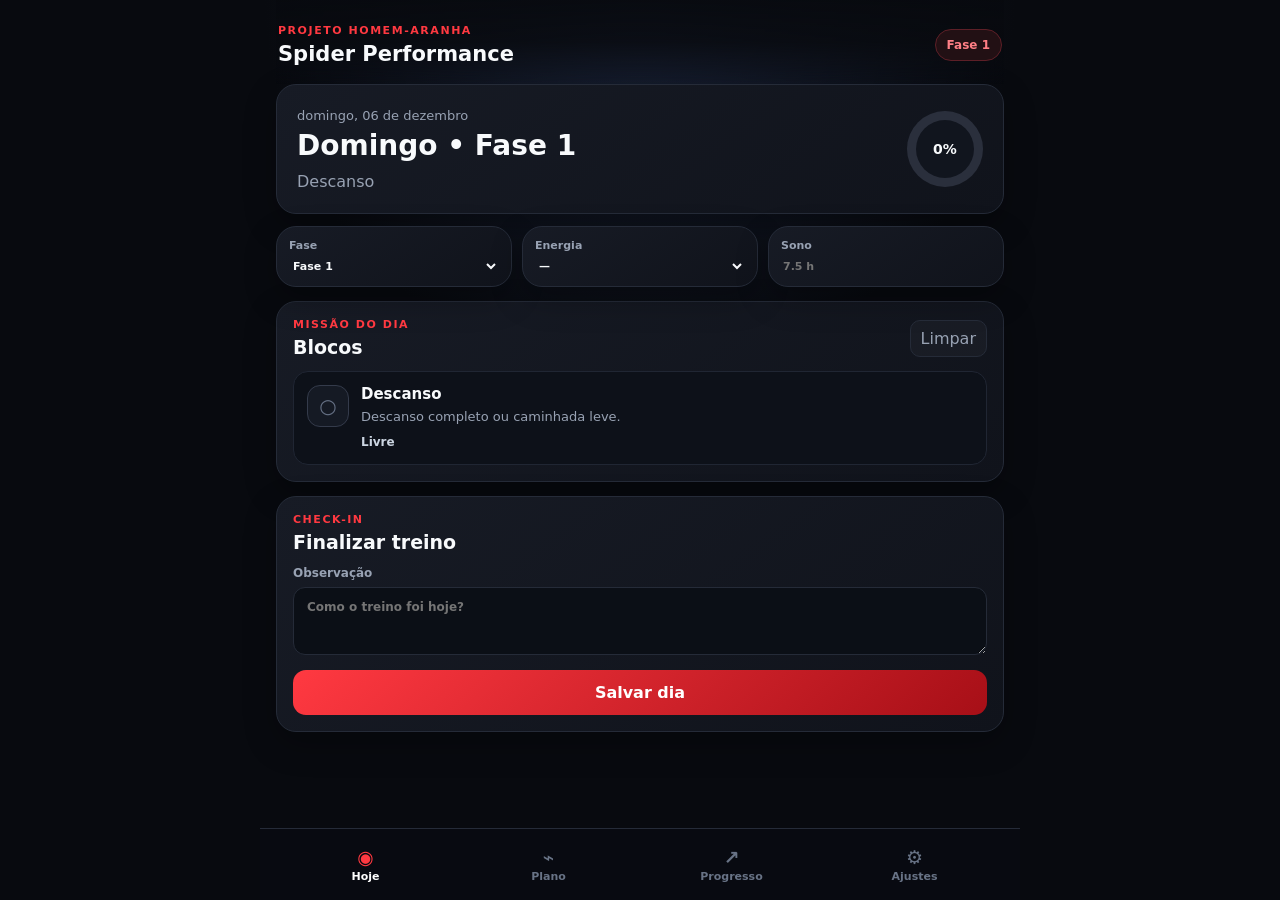
==== index.html @ 82032cb2 "agr vai" ====
<!doctype html>
<html lang="pt-BR">
<head>
  <meta charset="utf-8" />
  <meta name="viewport" content="width=device-width, initial-scale=1, viewport-fit=cover" />
  <meta name="theme-color" content="#0b0d12" />
  <title>Spider Performance</title>
  <link rel="manifest" href="manifest.json" />
  <link rel="stylesheet" href="styles.css" />
</head>
<body>
  <div class="app-shell">
    <header class="topbar">
      <div>
        <p class="eyebrow">PROJETO HOMEM-ARANHA</p>
        <h1>Spider Performance</h1>
      </div>
      <div class="level-pill" id="levelPill">Fase 1</div>
    </header>

    <main>
      <section class="view active" id="todayView">
        <div class="hero-card">
          <div>
            <span class="muted" id="dateLabel"></span>
            <h2 id="todayTitle">Treino de hoje</h2>
            <p id="todaySubtitle"></p>
          </div>
          <div class="score-ring" id="scoreRing"><span id="todayScore">0%</span></div>
        </div>

        <div class="quick-grid">
          <label class="mini-card">Fase
            <select id="phaseSelect"></select>
          </label>
          <label class="mini-card">Energia
            <select id="energySelect">
              <option value="">—</option><option>1</option><option>2</option><option>3</option><option>4</option><option>5</option>
            </select>
          </label>
          <label class="mini-card">Sono
            <input id="sleepInput" type="number" step="0.5" min="0" max="14" placeholder="7.5 h" />
          </label>
        </div>

        <section class="panel">
          <div class="panel-head">
            <div><p class="eyebrow">MISSÃO DO DIA</p><h3>Blocos</h3></div>
            <button class="ghost" id="resetToday">Limpar</button>
          </div>
          <div id="workoutList" class="workout-list"></div>
        </section>

        <section class="panel compact-panel">
          <div class="panel-head"><div><p class="eyebrow">CHECK-IN</p><h3>Finalizar treino</h3></div></div>
          <label class="field">Observação
            <textarea id="noteInput" rows="3" placeholder="Como o treino foi hoje?"></textarea>
          </label>
          <button class="primary full" id="saveDay">Salvar dia</button>
        </section>
      </section>

      <section class="view" id="planView">
        <div class="section-title"><p class="eyebrow">ROADMAP</p><h2>Plano por fases</h2></div>
        <div id="phaseCards" class="phase-list"></div>
      </section>

      <section class="view" id="progressView">
        <div class="section-title"><p class="eyebrow">EVOLUÇÃO</p><h2>Seu painel</h2></div>
        <div class="stats-grid">
          <div class="stat"><span>Treinos</span><strong id="statSessions">0</strong></div>
          <div class="stat"><span>Sequência</span><strong id="statStreak">0</strong></div>
          <div class="stat"><span>Conclusão</span><strong id="statCompletion">0%</strong></div>
          <div class="stat"><span>Fase</span><strong id="statPhase">1</strong></div>
        </div>

        <section class="panel">
          <div class="panel-head"><div><p class="eyebrow">MARCAS</p><h3>Performance</h3></div></div>
          <div class="metric-form">
            <label>Barra fixa máx.<input data-metric="pullups" type="number" min="0" /></label>
            <label>Barra + peso (kg)<input data-metric="weightedPullup" type="number" step="0.5" /></label>
            <label>Agachamento (kg)<input data-metric="squat" type="number" step="0.5" /></label>
            <label>Terra (kg)<input data-metric="deadlift" type="number" step="0.5" /></label>
            <label>Dead hang (s)<input data-metric="deadHang" type="number" min="0" /></label>
            <label>5 km<input data-metric="run5k" type="text" placeholder="24:30" /></label>
          </div>
          <button class="primary full" id="saveMetrics">Salvar marcas</button>
        </section>

        <section class="panel">
          <div class="panel-head"><div><p class="eyebrow">OBJETIVOS</p><h3>Spider checklist</h3></div></div>
          <div id="goalsList" class="goal-list"></div>
        </section>
      </section>

      <section class="view" id="settingsView">
        <div class="section-title"><p class="eyebrow">AJUSTES</p><h2>Configuração</h2></div>
        <section class="panel">
          <label class="field">Nome<input id="nameInput" type="text" placeholder="Atleta" /></label>
          <label class="field">Fase atual<select id="settingsPhase"></select></label>
          <label class="field">Dias obrigatórios por semana<select id="weeklyTarget"><option value="4">4</option><option value="5">5</option></select></label>
          <button class="primary full" id="saveSettings">Salvar ajustes</button>
        </section>
        <section class="panel danger-zone">
          <div><h3>Dados locais</h3><p>Seus registros ficam neste navegador.</p></div>
          <button class="danger" id="clearData">Apagar dados</button>
        </section>
      </section>
    </main>

    <nav class="bottom-nav">
      <button data-view="todayView" class="nav-btn active"><span>◉</span>Hoje</button>
      <button data-view="planView" class="nav-btn"><span>⌁</span>Plano</button>
      <button data-view="progressView" class="nav-btn"><span>↗</span>Progresso</button>
      <button data-view="settingsView" class="nav-btn"><span>⚙</span>Ajustes</button>
    </nav>
  </div>
  <script src="app.js"></script>
</body>
</html>
---- styles.css ----
:root{
  --bg:#080a0f;--surface:#10131b;--surface2:#171b25;--text:#f8fafc;--muted:#98a2b3;
  --red:#e31b23;--red2:#ff3941;--blue:#2386ff;--line:#252b38;--green:#29d17d;
}
*{box-sizing:border-box} body{margin:0;background:radial-gradient(circle at top,#182033 0,#080a0f 34%);color:var(--text);font-family:Inter,ui-sans-serif,system-ui,-apple-system,BlinkMacSystemFont,"Segoe UI",sans-serif}
button,input,select,textarea{font:inherit}.app-shell{max-width:760px;margin:auto;min-height:100vh;padding:0 16px 96px}.topbar{display:flex;justify-content:space-between;align-items:center;padding:24px 2px 18px;position:sticky;top:0;z-index:20;background:linear-gradient(#080a0ff2,#080a0fcc,#080a0f00);backdrop-filter:blur(10px)}
h1,h2,h3,p{margin:0}.topbar h1{font-size:21px}.eyebrow{font-size:11px;font-weight:800;letter-spacing:.14em;color:var(--red2);margin-bottom:5px}.muted{color:var(--muted);font-size:13px}.level-pill{padding:8px 11px;background:#221014;border:1px solid #5d1f27;border-radius:999px;color:#ff7f86;font-size:12px;font-weight:800}.view{display:none}.view.active{display:block}.hero-card,.panel,.mini-card,.stat,.phase-card{background:linear-gradient(145deg,var(--surface2),var(--surface));border:1px solid var(--line);box-shadow:0 12px 32px #0004;border-radius:20px}.hero-card{padding:20px;display:flex;justify-content:space-between;gap:18px;align-items:center}.hero-card h2{font-size:28px;margin-top:5px}.hero-card p{margin-top:8px;color:var(--muted);line-height:1.45}.score-ring{width:76px;height:76px;border-radius:50%;display:grid;place-items:center;background:conic-gradient(var(--red) 0%,#2a2f3c 0);position:relative;flex:0 0 auto}.score-ring:after{content:"";position:absolute;width:58px;height:58px;border-radius:50%;background:#11151e}.score-ring span{position:relative;z-index:1;font-size:14px;font-weight:900}.quick-grid{display:grid;grid-template-columns:repeat(3,1fr);gap:10px;margin:12px 0}.mini-card{padding:12px;color:var(--muted);font-size:11px;font-weight:800}.mini-card select,.mini-card input{width:100%;margin-top:7px;background:transparent;border:0;color:var(--text);font-weight:800;outline:none}.panel{padding:16px;margin:14px 0}.compact-panel{margin-bottom:24px}.panel-head{display:flex;justify-content:space-between;gap:12px;align-items:center;margin-bottom:13px}.panel h3{font-size:19px}.ghost{border:1px solid var(--line);background:#ffffff08;color:var(--muted);border-radius:10px;padding:8px 10px}.workout-list{display:flex;flex-direction:column;gap:10px}.workout-item{display:grid;grid-template-columns:42px 1fr;gap:12px;padding:13px;border-radius:15px;background:#0d1119;border:1px solid #202633}.check-btn{width:42px;height:42px;border-radius:13px;border:1px solid #343b4b;background:#151a24;color:#657084;font-size:20px;font-weight:900}.check-btn.done{background:var(--green);border-color:var(--green);color:#06140d}.workout-item.done .workout-copy{opacity:.55}.workout-copy h4{margin:0 0 5px;font-size:15px}.workout-copy p{margin:0;color:var(--muted);font-size:13px;line-height:1.4}.workout-meta{margin-top:8px!important;color:#cbd5e1!important;font-weight:700;font-size:12px!important}.field{display:block;color:var(--muted);font-size:12px;font-weight:800;margin:12px 0}.field input,.field select,.field textarea,.metric-form input{width:100%;margin-top:7px;padding:12px 13px;background:#0b0f16;border:1px solid var(--line);border-radius:12px;color:var(--text);outline:none}.primary,.danger{border:0;border-radius:13px;padding:13px 16px;color:white;font-weight:900}.primary{background:linear-gradient(135deg,var(--red2),#a70f17)}.full{width:100%}.section-title{padding:10px 2px 3px}.section-title h2{font-size:29px}.phase-list{display:flex;flex-direction:column;gap:12px;margin-top:12px}.phase-card{padding:16px}.phase-card.active-phase{border-color:#77323a;box-shadow:0 0 0 1px #e31b2344 inset}.phase-top{display:flex;justify-content:space-between;align-items:center}.phase-card h3{font-size:18px}.phase-card p{color:var(--muted);font-size:13px;line-height:1.45;margin-top:7px}.week-row{display:grid;grid-template-columns:repeat(8,1fr);gap:5px;margin-top:12px}.week-dot{height:28px;border-radius:8px;background:#151b25;display:grid;place-items:center;font-size:10px;color:#6f7a8e}.week-dot.current{background:#4d151a;color:#ff8b91;border:1px solid #81232c}.day-plan{margin-top:12px;border-top:1px solid var(--line);padding-top:10px}.day-plan summary{cursor:pointer;font-weight:800;font-size:13px;color:#dbe3ef}.day-plan ul{padding-left:20px;color:var(--muted);font-size:12px;line-height:1.55}.stats-grid{display:grid;grid-template-columns:1fr 1fr;gap:10px;margin-top:12px}.stat{padding:15px}.stat span{display:block;color:var(--muted);font-size:11px;font-weight:800;text-transform:uppercase;letter-spacing:.06em}.stat strong{font-size:27px;display:block;margin-top:4px}.metric-form{display:grid;grid-template-columns:1fr 1fr;gap:10px}.metric-form label{color:var(--muted);font-size:11px;font-weight:800}.goal-list{display:flex;flex-direction:column;gap:9px}.goal{display:flex;gap:10px;align-items:center;background:#0d1119;border:1px solid #202633;border-radius:13px;padding:12px}.goal button{width:30px;height:30px;border-radius:9px;border:1px solid #343b4b;background:#151a24;color:#637083}.goal button.done{background:var(--green);color:#03120b;border-color:var(--green)}.goal span{font-size:13px}.danger-zone{display:flex;align-items:center;justify-content:space-between;gap:12px}.danger-zone p{color:var(--muted);font-size:12px;margin-top:5px}.danger{background:#341317;color:#ff7d84}.bottom-nav{position:fixed;z-index:30;bottom:0;left:50%;transform:translateX(-50%);width:min(760px,100%);display:grid;grid-template-columns:repeat(4,1fr);padding:10px 14px calc(10px + env(safe-area-inset-bottom));background:#090c12e8;border-top:1px solid var(--line);backdrop-filter:blur(18px)}.nav-btn{border:0;background:transparent;color:#687386;padding:7px 4px;font-size:11px;font-weight:800}.nav-btn span{display:block;font-size:19px;margin-bottom:2px}.nav-btn.active{color:#fff}.nav-btn.active span{color:var(--red2)}
@media(max-width:460px){.app-shell{padding-left:12px;padding-right:12px}.topbar h1{font-size:18px}.hero-card h2{font-size:23px}.score-ring{width:68px;height:68px}.score-ring:after{width:52px;height:52px}.quick-grid{grid-template-columns:1.3fr .8fr .8fr}.mini-card{padding:10px}.metric-form{grid-template-columns:1fr}.week-row{gap:3px}.week-dot{height:25px}.panel{padding:14px}}
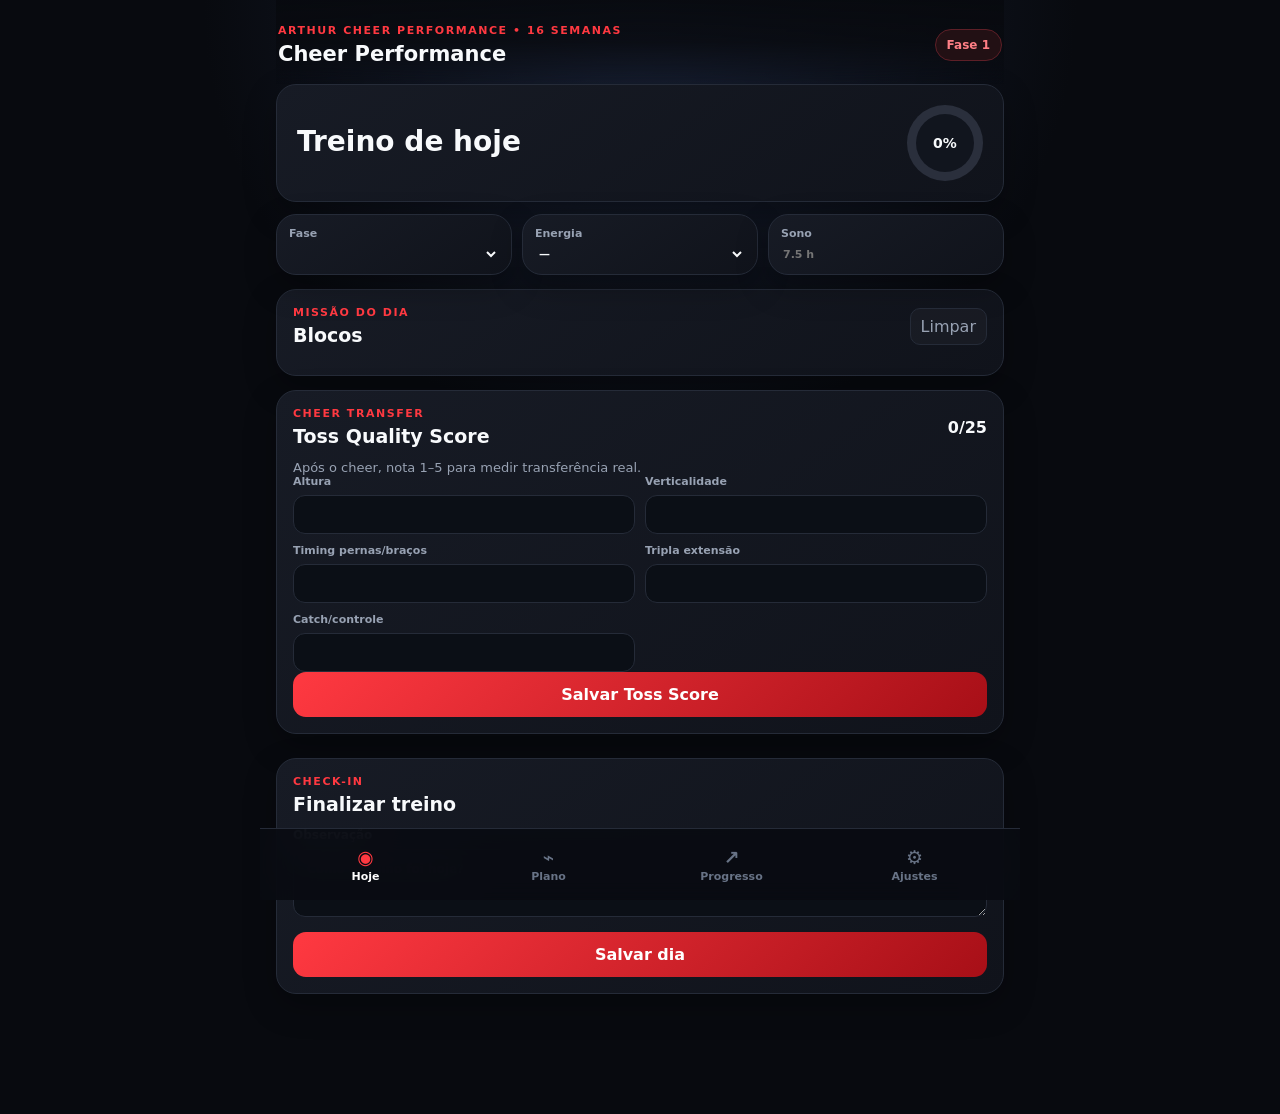
==== commit 53ff7e3c: "ascas" ====
--- a/index.html
+++ b/index.html
@@ -4,7 +4,7 @@
   <meta charset="utf-8" />
   <meta name="viewport" content="width=device-width, initial-scale=1, viewport-fit=cover" />
   <meta name="theme-color" content="#0b0d12" />
-  <title>Spider Performance</title>
+  <title>Arthur Cheer Performance</title>
   <link rel="manifest" href="manifest.json" />
   <link rel="stylesheet" href="styles.css" />
 </head>
@@ -12,8 +12,8 @@
   <div class="app-shell">
     <header class="topbar">
       <div>
-        <p class="eyebrow">PROJETO HOMEM-ARANHA</p>
-        <h1>Spider Performance</h1>
+        <p class="eyebrow">ARTHUR CHEER PERFORMANCE • 16 SEMANAS</p>
+        <h1>Cheer Performance</h1>
       </div>
       <div class="level-pill" id="levelPill">Fase 1</div>
     </header>
@@ -51,6 +51,8 @@
           <div id="workoutList" class="workout-list"></div>
         </section>
 
+        <section class="panel compact-panel"><div class="panel-head"><div><p class="eyebrow">CHEER TRANSFER</p><h3>Toss Quality Score</h3></div><strong id="tossTotal">0/25</strong></div><p class="muted">Após o cheer, nota 1–5 para medir transferência real.</p><div class="metric-form"><label>Altura<input id="toss_height" type="number" min="1" max="5"></label><label>Verticalidade<input id="toss_vertical" type="number" min="1" max="5"></label><label>Timing pernas/braços<input id="toss_timing" type="number" min="1" max="5"></label><label>Tripla extensão<input id="toss_extension" type="number" min="1" max="5"></label><label>Catch/controle<input id="toss_control" type="number" min="1" max="5"></label></div><button class="primary full" id="saveToss">Salvar Toss Score</button></section>
+
         <section class="panel compact-panel">
           <div class="panel-head"><div><p class="eyebrow">CHECK-IN</p><h3>Finalizar treino</h3></div></div>
           <label class="field">Observação
@@ -71,18 +73,13 @@
           <div class="stat"><span>Treinos</span><strong id="statSessions">0</strong></div>
           <div class="stat"><span>Sequência</span><strong id="statStreak">0</strong></div>
           <div class="stat"><span>Conclusão</span><strong id="statCompletion">0%</strong></div>
-          <div class="stat"><span>Fase</span><strong id="statPhase">1</strong></div>
+          <div class="stat"><span>Semana</span><strong id="statPhase">1</strong></div>
         </div>
 
         <section class="panel">
           <div class="panel-head"><div><p class="eyebrow">MARCAS</p><h3>Performance</h3></div></div>
           <div class="metric-form">
-            <label>Barra fixa máx.<input data-metric="pullups" type="number" min="0" /></label>
-            <label>Barra + peso (kg)<input data-metric="weightedPullup" type="number" step="0.5" /></label>
-            <label>Agachamento (kg)<input data-metric="squat" type="number" step="0.5" /></label>
-            <label>Terra (kg)<input data-metric="deadlift" type="number" step="0.5" /></label>
-            <label>Dead hang (s)<input data-metric="deadHang" type="number" min="0" /></label>
-            <label>5 km<input data-metric="run5k" type="text" placeholder="24:30" /></label>
+            <label>Back squat e1RM (kg)<input data-metric="squat" type="number" step="0.5" /></label><label>Push press e1RM (kg)<input data-metric="pushPress" type="number" step="0.5" /></label><label>Weighted pull-up +kg<input data-metric="weightedPullup" type="number" step="0.5" /></label><label>Hang power clean (kg)<input data-metric="powerClean" type="number" step="0.5" /></label><label>CMJ (cm)<input data-metric="cmj" type="number" step="0.1" /></label><label>Broad jump (cm)<input data-metric="broadJump" type="number" step="1" /></label>
           </div>
           <button class="primary full" id="saveMetrics">Salvar marcas</button>
         </section>
@@ -97,8 +94,8 @@
         <div class="section-title"><p class="eyebrow">AJUSTES</p><h2>Configuração</h2></div>
         <section class="panel">
           <label class="field">Nome<input id="nameInput" type="text" placeholder="Atleta" /></label>
-          <label class="field">Fase atual<select id="settingsPhase"></select></label>
-          <label class="field">Dias obrigatórios por semana<select id="weeklyTarget"><option value="4">4</option><option value="5">5</option></select></label>
+          <label class="field">Semana atual (1–16)<input id="weekInput" type="number" min="1" max="16" value="1"></label><label class="field">Fase atual<select id="settingsPhase" disabled></select></label>
+          <label class="field">Dias obrigatórios por semana<select id="weeklyTarget"><option value="6">3 academia + 3 cheer</option><option value="5">5 sessões</option><option value="4">4 sessões</option></select></label>
           <button class="primary full" id="saveSettings">Salvar ajustes</button>
         </section>
         <section class="panel danger-zone">
--- a/styles.css
+++ b/styles.css
@@ -6,3 +6,17 @@
 button,input,select,textarea{font:inherit}.app-shell{max-width:760px;margin:auto;min-height:100vh;padding:0 16px 96px}.topbar{display:flex;justify-content:space-between;align-items:center;padding:24px 2px 18px;position:sticky;top:0;z-index:20;background:linear-gradient(#080a0ff2,#080a0fcc,#080a0f00);backdrop-filter:blur(10px)}
 h1,h2,h3,p{margin:0}.topbar h1{font-size:21px}.eyebrow{font-size:11px;font-weight:800;letter-spacing:.14em;color:var(--red2);margin-bottom:5px}.muted{color:var(--muted);font-size:13px}.level-pill{padding:8px 11px;background:#221014;border:1px solid #5d1f27;border-radius:999px;color:#ff7f86;font-size:12px;font-weight:800}.view{display:none}.view.active{display:block}.hero-card,.panel,.mini-card,.stat,.phase-card{background:linear-gradient(145deg,var(--surface2),var(--surface));border:1px solid var(--line);box-shadow:0 12px 32px #0004;border-radius:20px}.hero-card{padding:20px;display:flex;justify-content:space-between;gap:18px;align-items:center}.hero-card h2{font-size:28px;margin-top:5px}.hero-card p{margin-top:8px;color:var(--muted);line-height:1.45}.score-ring{width:76px;height:76px;border-radius:50%;display:grid;place-items:center;background:conic-gradient(var(--red) 0%,#2a2f3c 0);position:relative;flex:0 0 auto}.score-ring:after{content:"";position:absolute;width:58px;height:58px;border-radius:50%;background:#11151e}.score-ring span{position:relative;z-index:1;font-size:14px;font-weight:900}.quick-grid{display:grid;grid-template-columns:repeat(3,1fr);gap:10px;margin:12px 0}.mini-card{padding:12px;color:var(--muted);font-size:11px;font-weight:800}.mini-card select,.mini-card input{width:100%;margin-top:7px;background:transparent;border:0;color:var(--text);font-weight:800;outline:none}.panel{padding:16px;margin:14px 0}.compact-panel{margin-bottom:24px}.panel-head{display:flex;justify-content:space-between;gap:12px;align-items:center;margin-bottom:13px}.panel h3{font-size:19px}.ghost{border:1px solid var(--line);background:#ffffff08;color:var(--muted);border-radius:10px;padding:8px 10px}.workout-list{display:flex;flex-direction:column;gap:10px}.workout-item{display:grid;grid-template-columns:42px 1fr;gap:12px;padding:13px;border-radius:15px;background:#0d1119;border:1px solid #202633}.check-btn{width:42px;height:42px;border-radius:13px;border:1px solid #343b4b;background:#151a24;color:#657084;font-size:20px;font-weight:900}.check-btn.done{background:var(--green);border-color:var(--green);color:#06140d}.workout-item.done .workout-copy{opacity:.55}.workout-copy h4{margin:0 0 5px;font-size:15px}.workout-copy p{margin:0;color:var(--muted);font-size:13px;line-height:1.4}.workout-meta{margin-top:8px!important;color:#cbd5e1!important;font-weight:700;font-size:12px!important}.field{display:block;color:var(--muted);font-size:12px;font-weight:800;margin:12px 0}.field input,.field select,.field textarea,.metric-form input{width:100%;margin-top:7px;padding:12px 13px;background:#0b0f16;border:1px solid var(--line);border-radius:12px;color:var(--text);outline:none}.primary,.danger{border:0;border-radius:13px;padding:13px 16px;color:white;font-weight:900}.primary{background:linear-gradient(135deg,var(--red2),#a70f17)}.full{width:100%}.section-title{padding:10px 2px 3px}.section-title h2{font-size:29px}.phase-list{display:flex;flex-direction:column;gap:12px;margin-top:12px}.phase-card{padding:16px}.phase-card.active-phase{border-color:#77323a;box-shadow:0 0 0 1px #e31b2344 inset}.phase-top{display:flex;justify-content:space-between;align-items:center}.phase-card h3{font-size:18px}.phase-card p{color:var(--muted);font-size:13px;line-height:1.45;margin-top:7px}.week-row{display:grid;grid-template-columns:repeat(8,1fr);gap:5px;margin-top:12px}.week-dot{height:28px;border-radius:8px;background:#151b25;display:grid;place-items:center;font-size:10px;color:#6f7a8e}.week-dot.current{background:#4d151a;color:#ff8b91;border:1px solid #81232c}.day-plan{margin-top:12px;border-top:1px solid var(--line);padding-top:10px}.day-plan summary{cursor:pointer;font-weight:800;font-size:13px;color:#dbe3ef}.day-plan ul{padding-left:20px;color:var(--muted);font-size:12px;line-height:1.55}.stats-grid{display:grid;grid-template-columns:1fr 1fr;gap:10px;margin-top:12px}.stat{padding:15px}.stat span{display:block;color:var(--muted);font-size:11px;font-weight:800;text-transform:uppercase;letter-spacing:.06em}.stat strong{font-size:27px;display:block;margin-top:4px}.metric-form{display:grid;grid-template-columns:1fr 1fr;gap:10px}.metric-form label{color:var(--muted);font-size:11px;font-weight:800}.goal-list{display:flex;flex-direction:column;gap:9px}.goal{display:flex;gap:10px;align-items:center;background:#0d1119;border:1px solid #202633;border-radius:13px;padding:12px}.goal button{width:30px;height:30px;border-radius:9px;border:1px solid #343b4b;background:#151a24;color:#637083}.goal button.done{background:var(--green);color:#03120b;border-color:var(--green)}.goal span{font-size:13px}.danger-zone{display:flex;align-items:center;justify-content:space-between;gap:12px}.danger-zone p{color:var(--muted);font-size:12px;margin-top:5px}.danger{background:#341317;color:#ff7d84}.bottom-nav{position:fixed;z-index:30;bottom:0;left:50%;transform:translateX(-50%);width:min(760px,100%);display:grid;grid-template-columns:repeat(4,1fr);padding:10px 14px calc(10px + env(safe-area-inset-bottom));background:#090c12e8;border-top:1px solid var(--line);backdrop-filter:blur(18px)}.nav-btn{border:0;background:transparent;color:#687386;padding:7px 4px;font-size:11px;font-weight:800}.nav-btn span{display:block;font-size:19px;margin-bottom:2px}.nav-btn.active{color:#fff}.nav-btn.active span{color:var(--red2)}
 @media(max-width:460px){.app-shell{padding-left:12px;padding-right:12px}.topbar h1{font-size:18px}.hero-card h2{font-size:23px}.score-ring{width:68px;height:68px}.score-ring:after{width:52px;height:52px}.quick-grid{grid-template-columns:1.3fr .8fr .8fr}.mini-card{padding:10px}.metric-form{grid-template-columns:1fr}.week-row{gap:3px}.week-dot{height:25px}.panel{padding:14px}}
+
+.hidden{display:none!important}
+.recommendation{border-color:#3b4559;background:linear-gradient(145deg,#171e2c,#10131b)}
+.action-grid{display:grid;grid-template-columns:1fr 1fr;gap:8px}
+.action-grid button:first-child{grid-column:1/-1}
+.session-picker{display:grid;grid-template-columns:1fr 1fr;gap:8px;margin-top:12px}
+.session-choice{border:1px solid var(--line);background:#0d1119;color:#fff;border-radius:12px;padding:12px;text-align:left;font-weight:800}
+.session-choice small{display:block;color:var(--muted);font-weight:600;margin-top:4px}
+.queue-box{margin-top:12px;padding:12px;border-radius:12px;background:#0b0f16;border:1px solid var(--line)}
+.queue-box span{display:block;color:var(--muted);font-size:11px;font-weight:800;text-transform:uppercase}
+.queue-box strong{display:block;margin-top:5px;font-size:13px;line-height:1.5}
+.tech-cue{padding:12px;margin-bottom:10px;border-left:3px solid var(--red2);background:#171018;border-radius:10px}
+.tech-cue b{display:block;font-size:13px}.tech-cue span{color:var(--muted);font-size:12px}
+@media(max-width:460px){.action-grid,.session-picker{grid-template-columns:1fr}.action-grid button:first-child{grid-column:auto}}
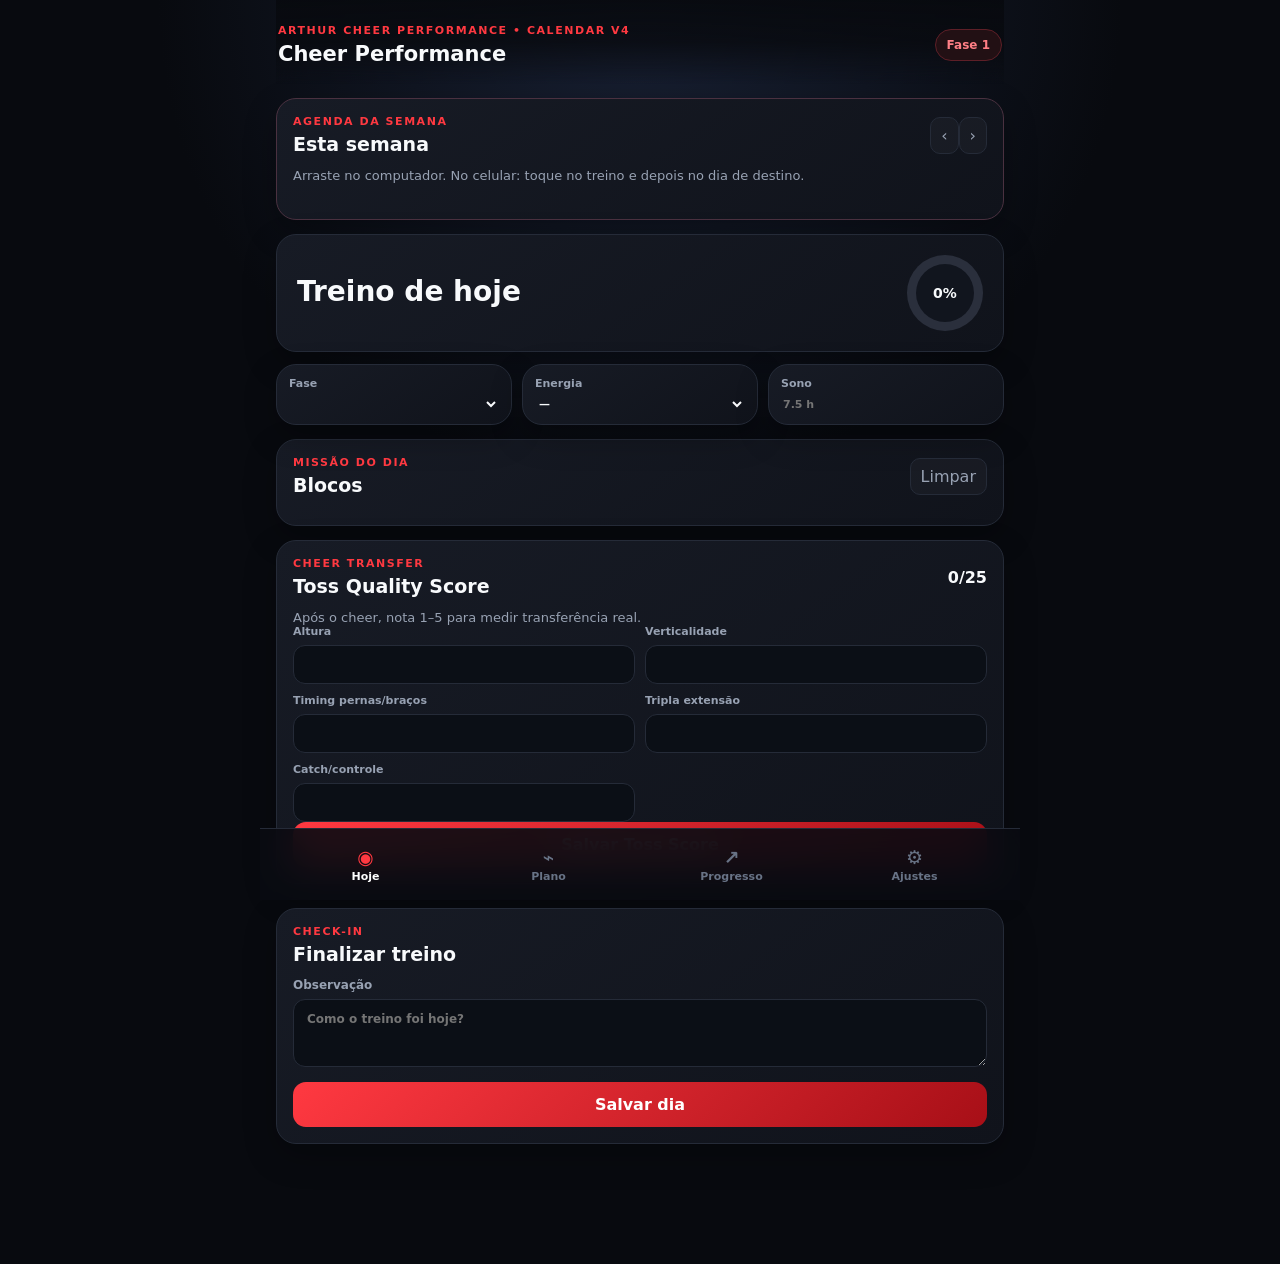
==== commit 2c56beec: "kkk" ====
--- a/index.html
+++ b/index.html
@@ -12,13 +12,17 @@
   <div class="app-shell">
     <header class="topbar">
       <div>
-        <p class="eyebrow">ARTHUR CHEER PERFORMANCE • 16 SEMANAS</p>
+        <p class="eyebrow">ARTHUR CHEER PERFORMANCE • CALENDAR V4</p>
         <h1>Cheer Performance</h1>
       </div>
       <div class="level-pill" id="levelPill">Fase 1</div>
     </header>
 
-    <main>
+    <main><section class="panel week-agenda-panel">
+    <div class="panel-head"><div><p class="eyebrow">AGENDA DA SEMANA</p><h3 id="agendaRange">Esta semana</h3></div>
+    <div><button class="ghost" id="prevWeek">‹</button><button class="ghost" id="nextWeek">›</button></div></div>
+    <p class="muted">Arraste no computador. No celular: toque no treino e depois no dia de destino.</p>
+    <div class="week-strip" id="weekStrip"></div></section>
       <section class="view active" id="todayView">
         <div class="hero-card">
           <div>
--- a/styles.css
+++ b/styles.css
@@ -20,3 +20,24 @@
 .tech-cue{padding:12px;margin-bottom:10px;border-left:3px solid var(--red2);background:#171018;border-radius:10px}
 .tech-cue b{display:block;font-size:13px}.tech-cue span{color:var(--muted);font-size:12px}
 @media(max-width:460px){.action-grid,.session-picker{grid-template-columns:1fr}.action-grid button:first-child{grid-column:auto}}
+
+.week-strip{display:grid;grid-template-columns:repeat(7,minmax(115px,1fr));gap:8px;overflow-x:auto;padding:6px 0 10px}
+.agenda-day{min-height:135px;background:#0b1018;border:1px solid var(--line);border-radius:14px;padding:10px}
+.agenda-day.today{border-color:#ff3344}.agenda-day.drop{outline:2px dashed #fff8}
+.agenda-head{font-weight:900;font-size:11px;color:var(--muted);text-transform:uppercase;margin-bottom:8px}
+.agenda-head b{display:block;color:#fff;font-size:20px;margin-top:2px}
+.agenda-card{padding:9px;border-radius:10px;margin:6px 0;font-size:10px;font-weight:900;cursor:grab;border:1px solid #ffffff22}
+.agenda-card small{display:block;opacity:.7;margin-top:3px}.force{background:#3b2229}.toss{background:#34243f}.speed{background:#193743}.armor{background:#30333d}.cheer{background:#15372b}.recovery{background:#252b36}
+.empty-slot{border:1px dashed #303848;border-radius:9px;padding:8px;color:#596274;font-size:9px;text-align:center}
+.tech-cue{padding:12px;border-left:3px solid #ff3344;background:#171018;border-radius:10px;margin-bottom:10px}
+@media(max-width:700px){.week-strip{grid-template-columns:repeat(7,115px)}}
+
+.week-agenda-panel{border-color:#4a3140!important}
+.week-strip{display:grid!important;grid-template-columns:repeat(7,minmax(112px,1fr));gap:8px;overflow-x:auto;padding:8px 0 12px}
+.agenda-day{min-height:140px;background:#090e16;border:1px solid #293142;border-radius:14px;padding:10px}
+.agenda-day.today{border:1px solid #ff394a}.agenda-day.drop{outline:2px dashed #fff}
+.agenda-head{font-size:10px;font-weight:900;color:#8f9ab0}.agenda-head b{display:block;color:#fff;font-size:20px;margin:3px 0 8px}
+.agenda-card{padding:9px;border-radius:10px;margin-top:6px;font-size:10px;font-weight:900;cursor:grab;border:1px solid #ffffff22}
+.agenda-card small{display:block;opacity:.65;margin-top:3px}.agenda-card.force{background:#40232b}.agenda-card.toss{background:#392547}.agenda-card.speed{background:#193946}.agenda-card.armor{background:#30343e}.agenda-card.cheer{background:#153a2c}.agenda-card.recovery{background:#252c38}
+.empty-slot{border:1px dashed #31394a;color:#596477;text-align:center;padding:8px;border-radius:9px;font-size:9px}
+@media(max-width:700px){.week-strip{grid-template-columns:repeat(7,112px)!important}}
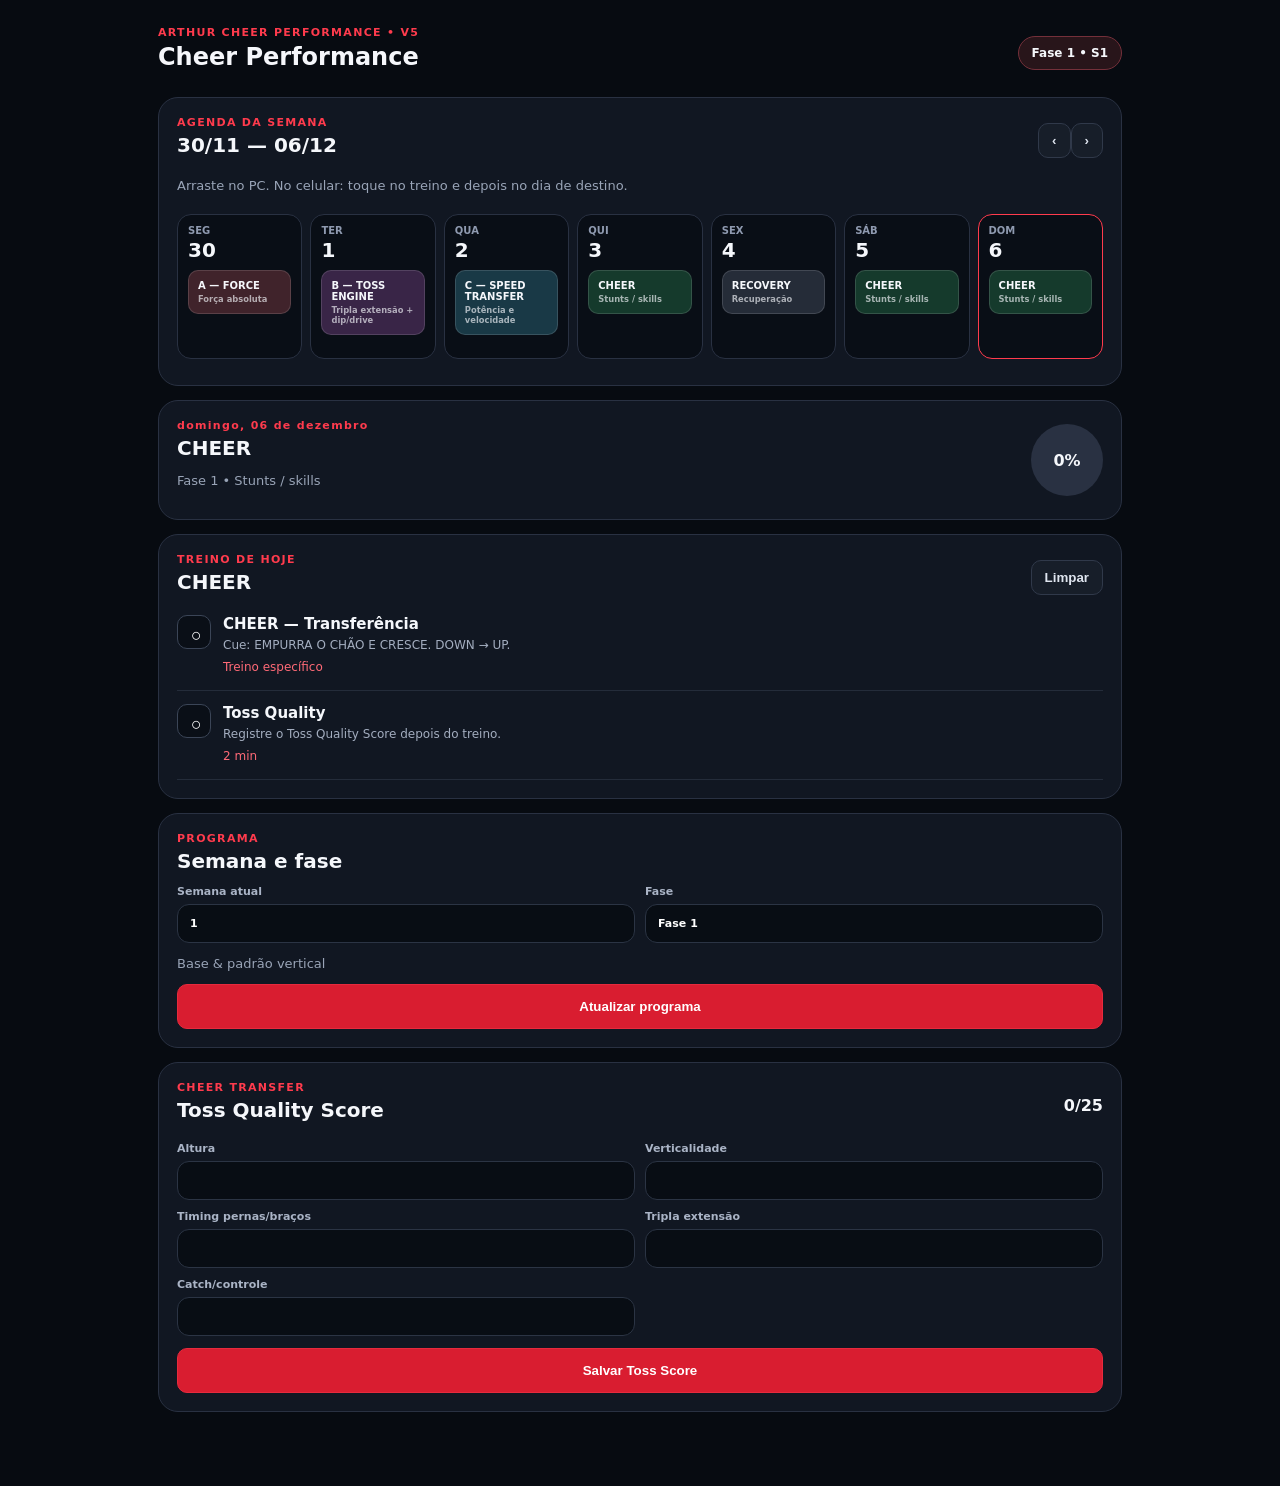
==== commit 2539bf39: "41234321" ====
--- a/index.html
+++ b/index.html
@@ -1,121 +1,8 @@
-<!doctype html>
-<html lang="pt-BR">
-<head>
-  <meta charset="utf-8" />
-  <meta name="viewport" content="width=device-width, initial-scale=1, viewport-fit=cover" />
-  <meta name="theme-color" content="#0b0d12" />
-  <title>Arthur Cheer Performance</title>
-  <link rel="manifest" href="manifest.json" />
-  <link rel="stylesheet" href="styles.css" />
-</head>
-<body>
-  <div class="app-shell">
-    <header class="topbar">
-      <div>
-        <p class="eyebrow">ARTHUR CHEER PERFORMANCE • CALENDAR V4</p>
-        <h1>Cheer Performance</h1>
-      </div>
-      <div class="level-pill" id="levelPill">Fase 1</div>
-    </header>
-
-    <main><section class="panel week-agenda-panel">
-    <div class="panel-head"><div><p class="eyebrow">AGENDA DA SEMANA</p><h3 id="agendaRange">Esta semana</h3></div>
-    <div><button class="ghost" id="prevWeek">‹</button><button class="ghost" id="nextWeek">›</button></div></div>
-    <p class="muted">Arraste no computador. No celular: toque no treino e depois no dia de destino.</p>
-    <div class="week-strip" id="weekStrip"></div></section>
-      <section class="view active" id="todayView">
-        <div class="hero-card">
-          <div>
-            <span class="muted" id="dateLabel"></span>
-            <h2 id="todayTitle">Treino de hoje</h2>
-            <p id="todaySubtitle"></p>
-          </div>
-          <div class="score-ring" id="scoreRing"><span id="todayScore">0%</span></div>
-        </div>
-
-        <div class="quick-grid">
-          <label class="mini-card">Fase
-            <select id="phaseSelect"></select>
-          </label>
-          <label class="mini-card">Energia
-            <select id="energySelect">
-              <option value="">—</option><option>1</option><option>2</option><option>3</option><option>4</option><option>5</option>
-            </select>
-          </label>
-          <label class="mini-card">Sono
-            <input id="sleepInput" type="number" step="0.5" min="0" max="14" placeholder="7.5 h" />
-          </label>
-        </div>
-
-        <section class="panel">
-          <div class="panel-head">
-            <div><p class="eyebrow">MISSÃO DO DIA</p><h3>Blocos</h3></div>
-            <button class="ghost" id="resetToday">Limpar</button>
-          </div>
-          <div id="workoutList" class="workout-list"></div>
-        </section>
-
-        <section class="panel compact-panel"><div class="panel-head"><div><p class="eyebrow">CHEER TRANSFER</p><h3>Toss Quality Score</h3></div><strong id="tossTotal">0/25</strong></div><p class="muted">Após o cheer, nota 1–5 para medir transferência real.</p><div class="metric-form"><label>Altura<input id="toss_height" type="number" min="1" max="5"></label><label>Verticalidade<input id="toss_vertical" type="number" min="1" max="5"></label><label>Timing pernas/braços<input id="toss_timing" type="number" min="1" max="5"></label><label>Tripla extensão<input id="toss_extension" type="number" min="1" max="5"></label><label>Catch/controle<input id="toss_control" type="number" min="1" max="5"></label></div><button class="primary full" id="saveToss">Salvar Toss Score</button></section>
-
-        <section class="panel compact-panel">
-          <div class="panel-head"><div><p class="eyebrow">CHECK-IN</p><h3>Finalizar treino</h3></div></div>
-          <label class="field">Observação
-            <textarea id="noteInput" rows="3" placeholder="Como o treino foi hoje?"></textarea>
-          </label>
-          <button class="primary full" id="saveDay">Salvar dia</button>
-        </section>
-      </section>
-
-      <section class="view" id="planView">
-        <div class="section-title"><p class="eyebrow">ROADMAP</p><h2>Plano por fases</h2></div>
-        <div id="phaseCards" class="phase-list"></div>
-      </section>
-
-      <section class="view" id="progressView">
-        <div class="section-title"><p class="eyebrow">EVOLUÇÃO</p><h2>Seu painel</h2></div>
-        <div class="stats-grid">
-          <div class="stat"><span>Treinos</span><strong id="statSessions">0</strong></div>
-          <div class="stat"><span>Sequência</span><strong id="statStreak">0</strong></div>
-          <div class="stat"><span>Conclusão</span><strong id="statCompletion">0%</strong></div>
-          <div class="stat"><span>Semana</span><strong id="statPhase">1</strong></div>
-        </div>
-
-        <section class="panel">
-          <div class="panel-head"><div><p class="eyebrow">MARCAS</p><h3>Performance</h3></div></div>
-          <div class="metric-form">
-            <label>Back squat e1RM (kg)<input data-metric="squat" type="number" step="0.5" /></label><label>Push press e1RM (kg)<input data-metric="pushPress" type="number" step="0.5" /></label><label>Weighted pull-up +kg<input data-metric="weightedPullup" type="number" step="0.5" /></label><label>Hang power clean (kg)<input data-metric="powerClean" type="number" step="0.5" /></label><label>CMJ (cm)<input data-metric="cmj" type="number" step="0.1" /></label><label>Broad jump (cm)<input data-metric="broadJump" type="number" step="1" /></label>
-          </div>
-          <button class="primary full" id="saveMetrics">Salvar marcas</button>
-        </section>
-
-        <section class="panel">
-          <div class="panel-head"><div><p class="eyebrow">OBJETIVOS</p><h3>Spider checklist</h3></div></div>
-          <div id="goalsList" class="goal-list"></div>
-        </section>
-      </section>
-
-      <section class="view" id="settingsView">
-        <div class="section-title"><p class="eyebrow">AJUSTES</p><h2>Configuração</h2></div>
-        <section class="panel">
-          <label class="field">Nome<input id="nameInput" type="text" placeholder="Atleta" /></label>
-          <label class="field">Semana atual (1–16)<input id="weekInput" type="number" min="1" max="16" value="1"></label><label class="field">Fase atual<select id="settingsPhase" disabled></select></label>
-          <label class="field">Dias obrigatórios por semana<select id="weeklyTarget"><option value="6">3 academia + 3 cheer</option><option value="5">5 sessões</option><option value="4">4 sessões</option></select></label>
-          <button class="primary full" id="saveSettings">Salvar ajustes</button>
-        </section>
-        <section class="panel danger-zone">
-          <div><h3>Dados locais</h3><p>Seus registros ficam neste navegador.</p></div>
-          <button class="danger" id="clearData">Apagar dados</button>
-        </section>
-      </section>
-    </main>
-
-    <nav class="bottom-nav">
-      <button data-view="todayView" class="nav-btn active"><span>◉</span>Hoje</button>
-      <button data-view="planView" class="nav-btn"><span>⌁</span>Plano</button>
-      <button data-view="progressView" class="nav-btn"><span>↗</span>Progresso</button>
-      <button data-view="settingsView" class="nav-btn"><span>⚙</span>Ajustes</button>
-    </nav>
-  </div>
-  <script src="app.js"></script>
-</body>
-</html>
+<!doctype html><html lang="pt-BR"><head><meta charset="utf-8"><meta name="viewport" content="width=device-width,initial-scale=1"><title>Arthur Cheer Performance V5</title><link rel="stylesheet" href="styles.css"></head><body>
+<div class="app"><header><div><p class="eyebrow">ARTHUR CHEER PERFORMANCE • V5</p><h1>Cheer Performance</h1></div><span id="phaseBadge" class="badge"></span></header>
+<section class="panel"><div class="head"><div><p class="eyebrow">AGENDA DA SEMANA</p><h2 id="range"></h2></div><div><button id="prev">‹</button><button id="next">›</button></div></div><p class="muted">Arraste no PC. No celular: toque no treino e depois no dia de destino.</p><div id="calendar" class="calendar"></div></section>
+<section class="panel hero"><div><p id="date" class="eyebrow"></p><h2 id="todayTitle"></h2><p id="todayMeta" class="muted"></p></div><div id="ring" class="ring"><b id="pct">0%</b></div></section>
+<section class="panel"><div class="head"><div><p class="eyebrow">TREINO DE HOJE</p><h2 id="sessionTitle"></h2></div><button id="clear">Limpar</button></div><div id="cue"></div><div id="workout"></div></section>
+<section class="panel"><p class="eyebrow">PROGRAMA</p><h2>Semana e fase</h2><div class="grid"><label>Semana atual<input id="weekInput" type="number" min="1" max="16"></label><label>Fase<input id="phaseInput" disabled></label></div><p id="focus" class="muted"></p><button id="saveWeek" class="primary">Atualizar programa</button></section>
+<section class="panel"><div class="head"><div><p class="eyebrow">CHEER TRANSFER</p><h2>Toss Quality Score</h2></div><b id="score">0/25</b></div><div class="grid scores"><label>Altura<input id="height" type="number" min="1" max="5"></label><label>Verticalidade<input id="vertical" type="number" min="1" max="5"></label><label>Timing pernas/braços<input id="timing" type="number" min="1" max="5"></label><label>Tripla extensão<input id="extension" type="number" min="1" max="5"></label><label>Catch/controle<input id="control" type="number" min="1" max="5"></label></div><button id="saveScore" class="primary">Salvar Toss Score</button></section>
+</div><script src="app.js"></script></body></html>
--- a/styles.css
+++ b/styles.css
@@ -1,43 +1 @@
-:root{
-  --bg:#080a0f;--surface:#10131b;--surface2:#171b25;--text:#f8fafc;--muted:#98a2b3;
-  --red:#e31b23;--red2:#ff3941;--blue:#2386ff;--line:#252b38;--green:#29d17d;
-}
-*{box-sizing:border-box} body{margin:0;background:radial-gradient(circle at top,#182033 0,#080a0f 34%);color:var(--text);font-family:Inter,ui-sans-serif,system-ui,-apple-system,BlinkMacSystemFont,"Segoe UI",sans-serif}
-button,input,select,textarea{font:inherit}.app-shell{max-width:760px;margin:auto;min-height:100vh;padding:0 16px 96px}.topbar{display:flex;justify-content:space-between;align-items:center;padding:24px 2px 18px;position:sticky;top:0;z-index:20;background:linear-gradient(#080a0ff2,#080a0fcc,#080a0f00);backdrop-filter:blur(10px)}
-h1,h2,h3,p{margin:0}.topbar h1{font-size:21px}.eyebrow{font-size:11px;font-weight:800;letter-spacing:.14em;color:var(--red2);margin-bottom:5px}.muted{color:var(--muted);font-size:13px}.level-pill{padding:8px 11px;background:#221014;border:1px solid #5d1f27;border-radius:999px;color:#ff7f86;font-size:12px;font-weight:800}.view{display:none}.view.active{display:block}.hero-card,.panel,.mini-card,.stat,.phase-card{background:linear-gradient(145deg,var(--surface2),var(--surface));border:1px solid var(--line);box-shadow:0 12px 32px #0004;border-radius:20px}.hero-card{padding:20px;display:flex;justify-content:space-between;gap:18px;align-items:center}.hero-card h2{font-size:28px;margin-top:5px}.hero-card p{margin-top:8px;color:var(--muted);line-height:1.45}.score-ring{width:76px;height:76px;border-radius:50%;display:grid;place-items:center;background:conic-gradient(var(--red) 0%,#2a2f3c 0);position:relative;flex:0 0 auto}.score-ring:after{content:"";position:absolute;width:58px;height:58px;border-radius:50%;background:#11151e}.score-ring span{position:relative;z-index:1;font-size:14px;font-weight:900}.quick-grid{display:grid;grid-template-columns:repeat(3,1fr);gap:10px;margin:12px 0}.mini-card{padding:12px;color:var(--muted);font-size:11px;font-weight:800}.mini-card select,.mini-card input{width:100%;margin-top:7px;background:transparent;border:0;color:var(--text);font-weight:800;outline:none}.panel{padding:16px;margin:14px 0}.compact-panel{margin-bottom:24px}.panel-head{display:flex;justify-content:space-between;gap:12px;align-items:center;margin-bottom:13px}.panel h3{font-size:19px}.ghost{border:1px solid var(--line);background:#ffffff08;color:var(--muted);border-radius:10px;padding:8px 10px}.workout-list{display:flex;flex-direction:column;gap:10px}.workout-item{display:grid;grid-template-columns:42px 1fr;gap:12px;padding:13px;border-radius:15px;background:#0d1119;border:1px solid #202633}.check-btn{width:42px;height:42px;border-radius:13px;border:1px solid #343b4b;background:#151a24;color:#657084;font-size:20px;font-weight:900}.check-btn.done{background:var(--green);border-color:var(--green);color:#06140d}.workout-item.done .workout-copy{opacity:.55}.workout-copy h4{margin:0 0 5px;font-size:15px}.workout-copy p{margin:0;color:var(--muted);font-size:13px;line-height:1.4}.workout-meta{margin-top:8px!important;color:#cbd5e1!important;font-weight:700;font-size:12px!important}.field{display:block;color:var(--muted);font-size:12px;font-weight:800;margin:12px 0}.field input,.field select,.field textarea,.metric-form input{width:100%;margin-top:7px;padding:12px 13px;background:#0b0f16;border:1px solid var(--line);border-radius:12px;color:var(--text);outline:none}.primary,.danger{border:0;border-radius:13px;padding:13px 16px;color:white;font-weight:900}.primary{background:linear-gradient(135deg,var(--red2),#a70f17)}.full{width:100%}.section-title{padding:10px 2px 3px}.section-title h2{font-size:29px}.phase-list{display:flex;flex-direction:column;gap:12px;margin-top:12px}.phase-card{padding:16px}.phase-card.active-phase{border-color:#77323a;box-shadow:0 0 0 1px #e31b2344 inset}.phase-top{display:flex;justify-content:space-between;align-items:center}.phase-card h3{font-size:18px}.phase-card p{color:var(--muted);font-size:13px;line-height:1.45;margin-top:7px}.week-row{display:grid;grid-template-columns:repeat(8,1fr);gap:5px;margin-top:12px}.week-dot{height:28px;border-radius:8px;background:#151b25;display:grid;place-items:center;font-size:10px;color:#6f7a8e}.week-dot.current{background:#4d151a;color:#ff8b91;border:1px solid #81232c}.day-plan{margin-top:12px;border-top:1px solid var(--line);padding-top:10px}.day-plan summary{cursor:pointer;font-weight:800;font-size:13px;color:#dbe3ef}.day-plan ul{padding-left:20px;color:var(--muted);font-size:12px;line-height:1.55}.stats-grid{display:grid;grid-template-columns:1fr 1fr;gap:10px;margin-top:12px}.stat{padding:15px}.stat span{display:block;color:var(--muted);font-size:11px;font-weight:800;text-transform:uppercase;letter-spacing:.06em}.stat strong{font-size:27px;display:block;margin-top:4px}.metric-form{display:grid;grid-template-columns:1fr 1fr;gap:10px}.metric-form label{color:var(--muted);font-size:11px;font-weight:800}.goal-list{display:flex;flex-direction:column;gap:9px}.goal{display:flex;gap:10px;align-items:center;background:#0d1119;border:1px solid #202633;border-radius:13px;padding:12px}.goal button{width:30px;height:30px;border-radius:9px;border:1px solid #343b4b;background:#151a24;color:#637083}.goal button.done{background:var(--green);color:#03120b;border-color:var(--green)}.goal span{font-size:13px}.danger-zone{display:flex;align-items:center;justify-content:space-between;gap:12px}.danger-zone p{color:var(--muted);font-size:12px;margin-top:5px}.danger{background:#341317;color:#ff7d84}.bottom-nav{position:fixed;z-index:30;bottom:0;left:50%;transform:translateX(-50%);width:min(760px,100%);display:grid;grid-template-columns:repeat(4,1fr);padding:10px 14px calc(10px + env(safe-area-inset-bottom));background:#090c12e8;border-top:1px solid var(--line);backdrop-filter:blur(18px)}.nav-btn{border:0;background:transparent;color:#687386;padding:7px 4px;font-size:11px;font-weight:800}.nav-btn span{display:block;font-size:19px;margin-bottom:2px}.nav-btn.active{color:#fff}.nav-btn.active span{color:var(--red2)}
-@media(max-width:460px){.app-shell{padding-left:12px;padding-right:12px}.topbar h1{font-size:18px}.hero-card h2{font-size:23px}.score-ring{width:68px;height:68px}.score-ring:after{width:52px;height:52px}.quick-grid{grid-template-columns:1.3fr .8fr .8fr}.mini-card{padding:10px}.metric-form{grid-template-columns:1fr}.week-row{gap:3px}.week-dot{height:25px}.panel{padding:14px}}
-
-.hidden{display:none!important}
-.recommendation{border-color:#3b4559;background:linear-gradient(145deg,#171e2c,#10131b)}
-.action-grid{display:grid;grid-template-columns:1fr 1fr;gap:8px}
-.action-grid button:first-child{grid-column:1/-1}
-.session-picker{display:grid;grid-template-columns:1fr 1fr;gap:8px;margin-top:12px}
-.session-choice{border:1px solid var(--line);background:#0d1119;color:#fff;border-radius:12px;padding:12px;text-align:left;font-weight:800}
-.session-choice small{display:block;color:var(--muted);font-weight:600;margin-top:4px}
-.queue-box{margin-top:12px;padding:12px;border-radius:12px;background:#0b0f16;border:1px solid var(--line)}
-.queue-box span{display:block;color:var(--muted);font-size:11px;font-weight:800;text-transform:uppercase}
-.queue-box strong{display:block;margin-top:5px;font-size:13px;line-height:1.5}
-.tech-cue{padding:12px;margin-bottom:10px;border-left:3px solid var(--red2);background:#171018;border-radius:10px}
-.tech-cue b{display:block;font-size:13px}.tech-cue span{color:var(--muted);font-size:12px}
-@media(max-width:460px){.action-grid,.session-picker{grid-template-columns:1fr}.action-grid button:first-child{grid-column:auto}}
-
-.week-strip{display:grid;grid-template-columns:repeat(7,minmax(115px,1fr));gap:8px;overflow-x:auto;padding:6px 0 10px}
-.agenda-day{min-height:135px;background:#0b1018;border:1px solid var(--line);border-radius:14px;padding:10px}
-.agenda-day.today{border-color:#ff3344}.agenda-day.drop{outline:2px dashed #fff8}
-.agenda-head{font-weight:900;font-size:11px;color:var(--muted);text-transform:uppercase;margin-bottom:8px}
-.agenda-head b{display:block;color:#fff;font-size:20px;margin-top:2px}
-.agenda-card{padding:9px;border-radius:10px;margin:6px 0;font-size:10px;font-weight:900;cursor:grab;border:1px solid #ffffff22}
-.agenda-card small{display:block;opacity:.7;margin-top:3px}.force{background:#3b2229}.toss{background:#34243f}.speed{background:#193743}.armor{background:#30333d}.cheer{background:#15372b}.recovery{background:#252b36}
-.empty-slot{border:1px dashed #303848;border-radius:9px;padding:8px;color:#596274;font-size:9px;text-align:center}
-.tech-cue{padding:12px;border-left:3px solid #ff3344;background:#171018;border-radius:10px;margin-bottom:10px}
-@media(max-width:700px){.week-strip{grid-template-columns:repeat(7,115px)}}
-
-.week-agenda-panel{border-color:#4a3140!important}
-.week-strip{display:grid!important;grid-template-columns:repeat(7,minmax(112px,1fr));gap:8px;overflow-x:auto;padding:8px 0 12px}
-.agenda-day{min-height:140px;background:#090e16;border:1px solid #293142;border-radius:14px;padding:10px}
-.agenda-day.today{border:1px solid #ff394a}.agenda-day.drop{outline:2px dashed #fff}
-.agenda-head{font-size:10px;font-weight:900;color:#8f9ab0}.agenda-head b{display:block;color:#fff;font-size:20px;margin:3px 0 8px}
-.agenda-card{padding:9px;border-radius:10px;margin-top:6px;font-size:10px;font-weight:900;cursor:grab;border:1px solid #ffffff22}
-.agenda-card small{display:block;opacity:.65;margin-top:3px}.agenda-card.force{background:#40232b}.agenda-card.toss{background:#392547}.agenda-card.speed{background:#193946}.agenda-card.armor{background:#30343e}.agenda-card.cheer{background:#153a2c}.agenda-card.recovery{background:#252c38}
-.empty-slot{border:1px dashed #31394a;color:#596477;text-align:center;padding:8px;border-radius:9px;font-size:9px}
-@media(max-width:700px){.week-strip{grid-template-columns:repeat(7,112px)!important}}
+*{box-sizing:border-box}body{margin:0;background:#070b11;color:#f5f7fb;font-family:system-ui,-apple-system,Segoe UI,sans-serif}.app{max-width:1000px;margin:auto;padding:26px 18px 60px}header,.head,.hero{display:flex;justify-content:space-between;align-items:center;gap:12px}header{margin-bottom:18px}h1,h2{margin:4px 0 8px}h1{font-size:24px}h2{font-size:20px}.eyebrow{margin:0;color:#ff3b4d;font-size:11px;font-weight:900;letter-spacing:1.3px}.muted{color:#99a4b7;font-size:13px}.badge{padding:9px 13px;border-radius:999px;background:#28151a;border:1px solid #74303a;font-size:12px;font-weight:900}.panel{background:#111722;border:1px solid #293142;border-radius:20px;padding:18px;margin-bottom:14px}.calendar{display:grid;grid-template-columns:repeat(7,minmax(115px,1fr));gap:8px;overflow-x:auto;padding:8px 0}.day{min-height:145px;background:#090e16;border:1px solid #293142;border-radius:14px;padding:10px}.day.today{border-color:#ff3b4d}.day.target{outline:2px dashed #fff8}.dayname{font-size:10px;color:#8f9ab0;font-weight:900}.daynum{font-size:20px;font-weight:900;margin:2px 0 8px}.card{padding:9px;border-radius:10px;margin-top:6px;font-size:10px;font-weight:900;cursor:grab;border:1px solid #ffffff22}.card small{display:block;opacity:.65;margin-top:3px}.force{background:#40232b}.toss{background:#392547}.speed{background:#193946}.armor{background:#30343e}.cheer{background:#153a2c}.recovery{background:#252c38}.empty{border:1px dashed #31394a;color:#596477;text-align:center;padding:8px;border-radius:9px;font-size:9px}.ring{width:72px;height:72px;border-radius:50%;display:grid;place-items:center;background:conic-gradient(#ff3446 0%,#293142 0)}.block{display:flex;gap:12px;padding:13px 0;border-bottom:1px solid #242c3a}.check{width:34px;height:34px;border-radius:10px;border:1px solid #3b4557;background:#0a0f17;color:white;font-size:18px}.check.done{background:#c8192c}.block h3{margin:0 0 4px;font-size:15px}.block p{margin:0;color:#a3adbf;font-size:12px;line-height:1.45}.meta{color:#ff6a77!important;margin-top:5px!important}.cue{background:#1b1016;border-left:3px solid #ff394a;border-radius:10px;padding:12px;margin-bottom:8px}.cue b{display:block}.cue span{font-size:12px;color:#a7b0c0}.grid{display:grid;grid-template-columns:1fr 1fr;gap:10px;margin:12px 0}label{font-size:11px;font-weight:800;color:#aab4c6}input{width:100%;margin-top:6px;background:#080d14;border:1px solid #2b3444;color:#fff;border-radius:12px;padding:12px;font:inherit}button{background:#171e29;border:1px solid #30394a;color:#dfe5ef;border-radius:10px;padding:9px 13px;font-weight:800}.primary{width:100%;background:#d91d30;border-color:#e72a3d;color:white;padding:14px}@media(max-width:700px){.calendar{grid-template-columns:repeat(7,115px)}.app{padding:18px 12px 45px}}
